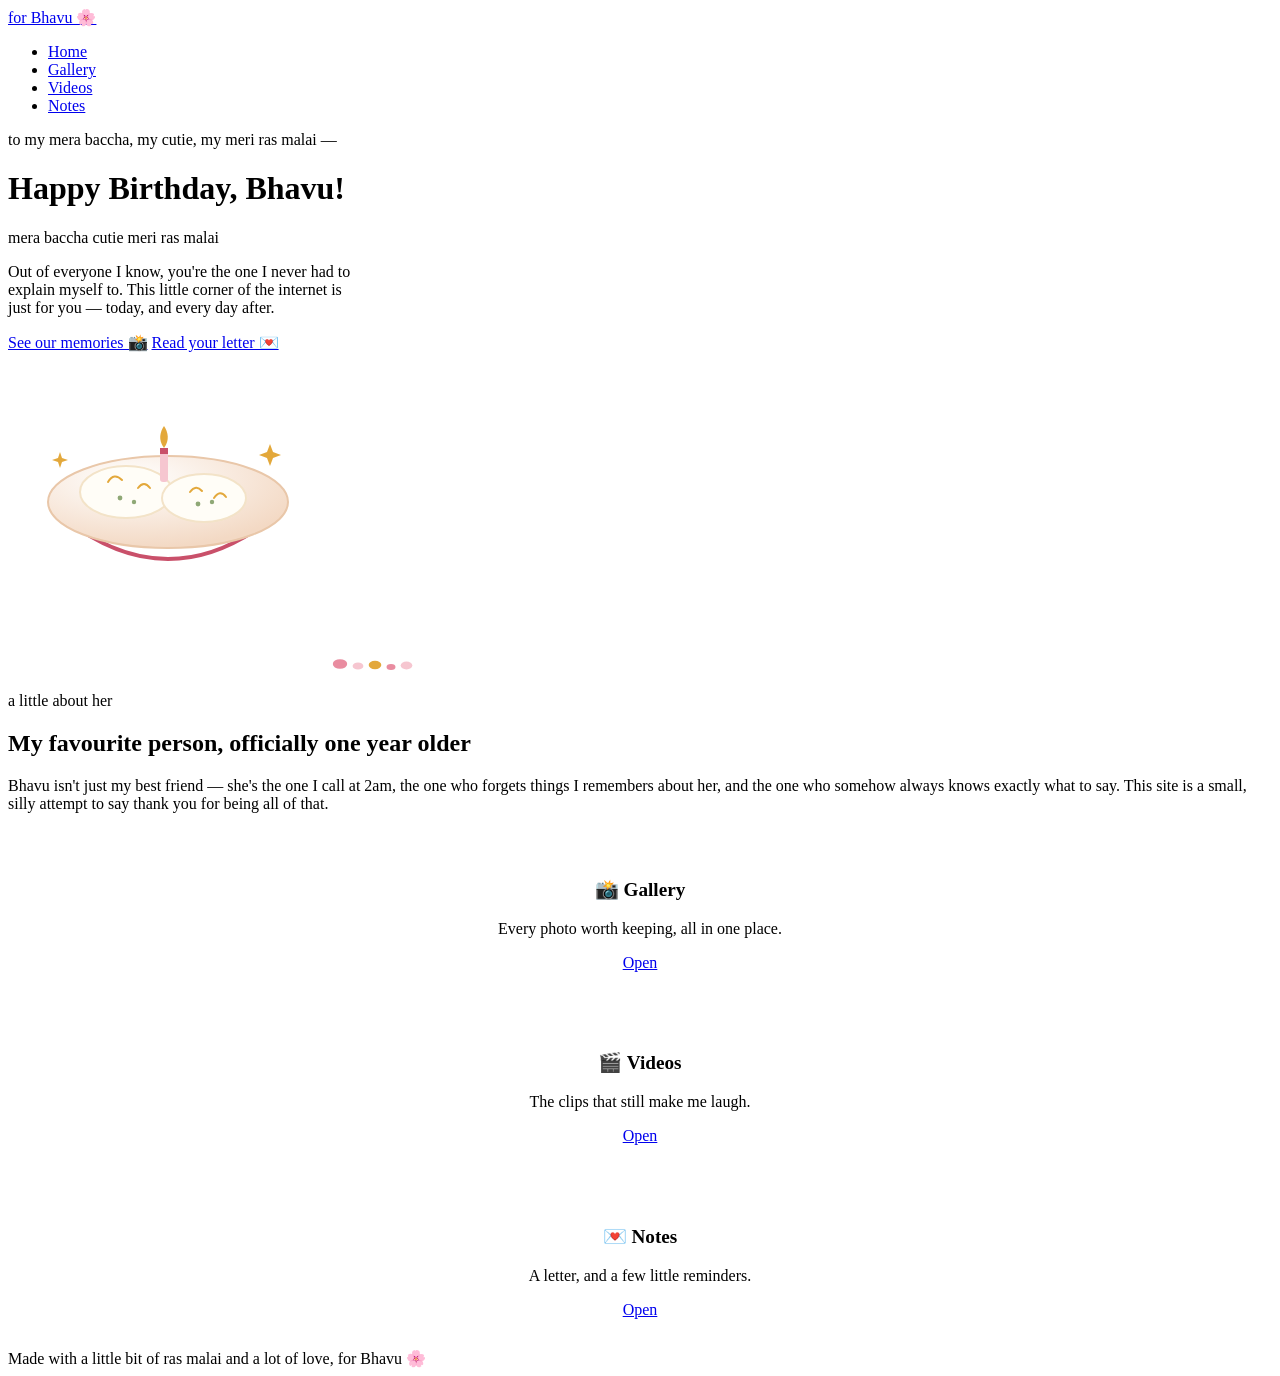
==== index.html @ 03cc396e "Add files via upload" ====
<!DOCTYPE html>
<html lang="en">
<head>
<meta charset="UTF-8">
<meta name="viewport" content="width=device-width, initial-scale=1.0">
<title>Happy Birthday, Bhavu 🌸</title>
<link rel="stylesheet" href="css/style.css">
</head>
<body>

<nav class="site-nav">
  <a href="index.html" class="brand">for Bhavu 🌸</a>
  <ul class="nav-links">
    <li><a href="index.html" class="active">Home</a></li>
    <li><a href="gallery.html">Gallery</a></li>
    <li><a href="videos.html">Videos</a></li>
    <li><a href="notes.html">Notes</a></li>
  </ul>
</nav>

<header class="hero">
  <div class="wrap hero-grid">
    <div>
      <p class="eyebrow">to my mera baccha, my cutie, my meri ras malai —</p>
      <h1>Happy Birthday, <span>Bhavu!</span></h1>
      <p class="nicknames">
        <span class="word" style="animation-delay:0s">mera baccha</span>
        <span class="word" style="animation-delay:2s">cutie</span>
        <span class="word" style="animation-delay:4s">meri ras malai</span>
      </p>
      <p class="muted" style="max-width:44ch">
        Out of everyone I know, you're the one I never had to explain myself to.
        This little corner of the internet is just for you — today, and every day after.
      </p>
      <div class="hero-actions">
        <a href="gallery.html" class="btn">See our memories 📸</a>
        <a href="notes.html" class="btn ghost">Read your letter 💌</a>
      </div>
    </div>

    <div class="bowl-wrap">
      <!-- Signature illustration: a bowl of ras malai with a birthday candle -->
      <svg viewBox="0 0 320 320" width="320" height="320" role="img" aria-label="A bowl of ras malai with a birthday candle">
        <defs>
          <radialGradient id="bowlShine" cx="35%" cy="25%" r="75%">
            <stop offset="0%" stop-color="#ffffff"/>
            <stop offset="100%" stop-color="#F3D9C4"/>
          </radialGradient>
        </defs>

        <!-- bowl -->
        <path d="M40 150 Q160 260 280 150 L265 168 Q160 250 55 168 Z" fill="#C9506A"/>
        <ellipse cx="160" cy="150" rx="120" ry="46" fill="url(#bowlShine)" stroke="#E9C7A9" stroke-width="2"/>

        <!-- two ras malai discs -->
        <ellipse class="glow-pulse" cx="118" cy="140" rx="46" ry="26" fill="#FFFDF7" stroke="#F3E3C8" stroke-width="2"/>
        <ellipse class="glow-pulse" cx="196" cy="146" rx="42" ry="24" fill="#FFFDF7" stroke="#F3E3C8" stroke-width="2"/>

        <!-- saffron strands -->
        <path d="M100 130 q6 -10 14 -2" stroke="#E3A83B" stroke-width="2" fill="none" stroke-linecap="round"/>
        <path d="M130 136 q6 -8 12 0" stroke="#E3A83B" stroke-width="2" fill="none" stroke-linecap="round"/>
        <path d="M182 140 q6 -8 12 -1" stroke="#E3A83B" stroke-width="2" fill="none" stroke-linecap="round"/>
        <path d="M206 146 q6 -9 12 -1" stroke="#E3A83B" stroke-width="2" fill="none" stroke-linecap="round"/>

        <!-- pistachio bits -->
        <circle cx="112" cy="146" r="2.4" fill="#8FA876"/>
        <circle cx="126" cy="150" r="2.2" fill="#8FA876"/>
        <circle cx="190" cy="152" r="2.4" fill="#8FA876"/>
        <circle cx="204" cy="150" r="2.2" fill="#8FA876"/>

        <!-- birthday candle -->
        <rect x="152" y="96" width="8" height="34" rx="3" fill="#F6C6D0"/>
        <rect x="152" y="96" width="8" height="6" fill="#C9506A"/>
        <path class="flame" d="M156 96 C150 88 152 80 156 74 C160 80 162 88 156 96 Z" fill="#E3A83B"/>

        <!-- little sparkles -->
        <g fill="#E3A83B">
          <path d="M262 92 l3 8 8 3 -8 3 -3 8 -3-8 -8-3 8-3 z"/>
          <path d="M52 100 l2 6 6 2 -6 2 -2 6 -2-6 -6-2 6-2 z"/>
        </g>
      </svg>

      <!-- falling petals -->
      <svg class="petal" style="left:8%; width:16px; animation-duration:7s;" viewBox="0 0 20 20"><ellipse cx="10" cy="10" rx="9" ry="6" fill="#E98CA0"/></svg>
      <svg class="petal" style="left:28%; width:12px; animation-duration:9s; animation-delay:1s;" viewBox="0 0 20 20"><ellipse cx="10" cy="10" rx="9" ry="6" fill="#F6C6D0"/></svg>
      <svg class="petal" style="left:70%; width:14px; animation-duration:8s; animation-delay:2.5s;" viewBox="0 0 20 20"><ellipse cx="10" cy="10" rx="9" ry="6" fill="#E3A83B"/></svg>
      <svg class="petal" style="left:85%; width:10px; animation-duration:10s; animation-delay:0.5s;" viewBox="0 0 20 20"><ellipse cx="10" cy="10" rx="9" ry="6" fill="#E98CA0"/></svg>
      <svg class="petal" style="left:50%; width:13px; animation-duration:7.5s; animation-delay:3s;" viewBox="0 0 20 20"><ellipse cx="10" cy="10" rx="9" ry="6" fill="#F6C6D0"/></svg>
    </div>
  </div>
</header>

<section class="wrap">
  <div class="section-head">
    <p class="eyebrow">a little about her</p>
    <h2>My favourite person, officially one year older</h2>
    <p class="muted">
      Bhavu isn't just my best friend — she's the one I call at 2am, the one who
      forgets things I remembers about her, and the one who somehow always
      knows exactly what to say. This site is a small, silly attempt to say
      thank you for being all of that.
    </p>
  </div>

  <div class="grid" style="grid-template-columns: repeat(auto-fit, minmax(220px,1fr)); text-align:center;">
    <div class="card" style="padding:30px 20px; box-shadow:none; background:transparent;">
      <h3 style="font-size:1.2rem;">📸 Gallery</h3>
      <p class="muted">Every photo worth keeping, all in one place.</p>
      <a href="gallery.html" class="btn ghost">Open</a>
    </div>
    <div class="card" style="padding:30px 20px; box-shadow:none; background:transparent;">
      <h3 style="font-size:1.2rem;">🎬 Videos</h3>
      <p class="muted">The clips that still make me laugh.</p>
      <a href="videos.html" class="btn ghost">Open</a>
    </div>
    <div class="card" style="padding:30px 20px; box-shadow:none; background:transparent;">
      <h3 style="font-size:1.2rem;">💌 Notes</h3>
      <p class="muted">A letter, and a few little reminders.</p>
      <a href="notes.html" class="btn ghost">Open</a>
    </div>
  </div>
</section>

<footer>Made with a little bit of ras malai and a lot of love, for Bhavu 🌸</footer>

<script src="js/script.js"></script>
</body>
</html>
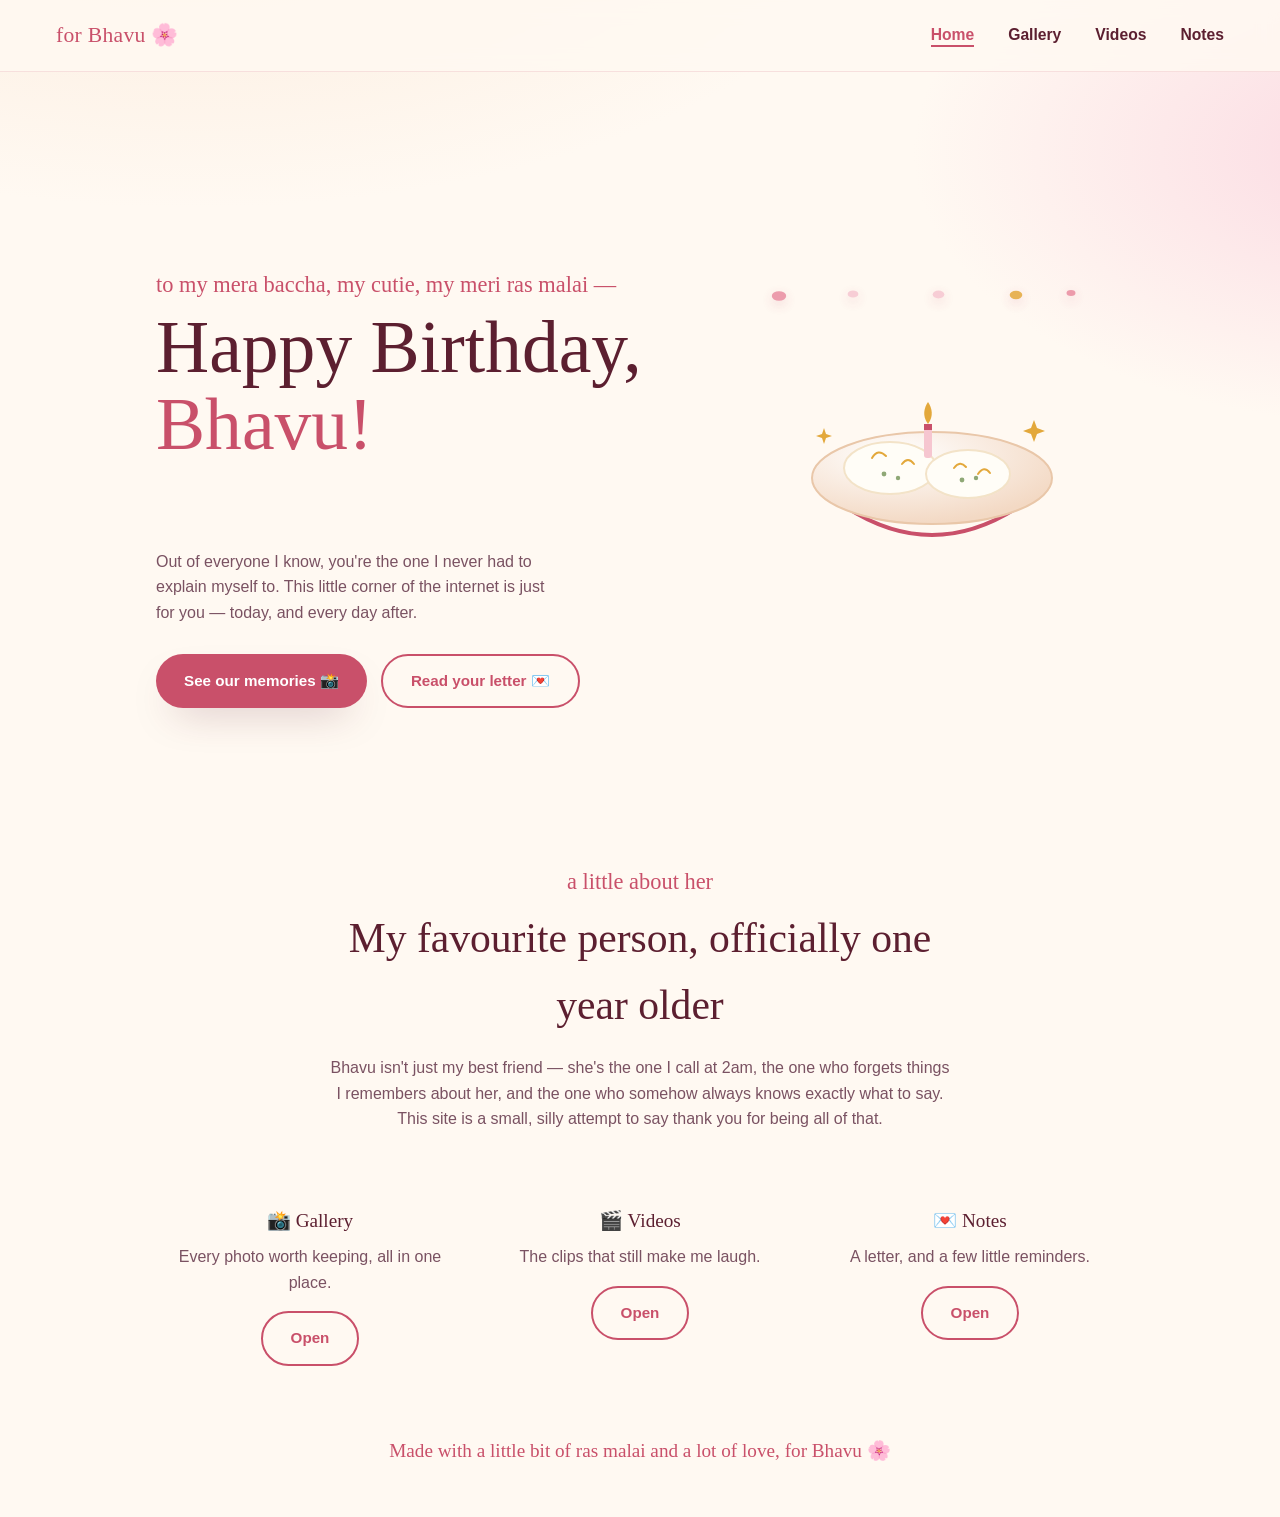
==== commit f9e9aa88: "Update index.html" ====
--- a/index.html
+++ b/index.html
@@ -4,7 +4,7 @@
 <meta charset="UTF-8">
 <meta name="viewport" content="width=device-width, initial-scale=1.0">
 <title>Happy Birthday, Bhavu 🌸</title>
-<link rel="stylesheet" href="css/style.css">
+<link rel="stylesheet" href="style.css">
 </head>
 <body>
 
@@ -123,6 +123,6 @@
 
 <footer>Made with a little bit of ras malai and a lot of love, for Bhavu 🌸</footer>
 
-<script src="js/script.js"></script>
+<script src="script.js"></script>
 </body>
 </html>
--- a/style.css
+++ b/style.css
@@ -0,0 +1,406 @@
+@import url('https://fonts.googleapis.com/css2?family=Yeseva+One&family=Quicksand:wght@400;500;600;700&family=Caveat:wght@500;600;700&display=swap');
+
+:root{
+  --cream: #FFF9F2;
+  --cream-deep: #FBEADA;
+  --rose: #E98CA0;
+  --rose-soft: #F6C6D0;
+  --rose-deep: #C9506A;
+  --maroon: #5C1F30;
+  --saffron: #E3A83B;
+  --pistachio: #8FA876;
+  --ink: #3A2430;
+
+  --font-display: 'Yeseva One', serif;
+  --font-body: 'Quicksand', sans-serif;
+  --font-hand: 'Caveat', cursive;
+
+  --max-w: 1080px;
+  --radius: 22px;
+  --shadow: 0 18px 40px -18px rgba(92,31,48,0.35);
+}
+
+*{ box-sizing: border-box; }
+
+html{ scroll-behavior: smooth; }
+
+body{
+  margin: 0;
+  font-family: var(--font-body);
+  color: var(--ink);
+  background:
+    radial-gradient(1200px 600px at 15% -10%, var(--cream-deep) 0%, transparent 60%),
+    radial-gradient(900px 500px at 110% 10%, #FBD9E2 0%, transparent 55%),
+    var(--cream);
+  min-height: 100vh;
+  line-height: 1.6;
+}
+
+img, video{ max-width: 100%; display:block; }
+
+a{ color: inherit; }
+
+/* ---------- Nav ---------- */
+.site-nav{
+  position: sticky;
+  top: 0;
+  z-index: 50;
+  display: flex;
+  align-items: center;
+  justify-content: space-between;
+  padding: 18px clamp(20px, 5vw, 56px);
+  background: rgba(255, 249, 242, 0.82);
+  backdrop-filter: blur(10px);
+  border-bottom: 1px solid rgba(201, 80, 106, 0.15);
+}
+
+.brand{
+  font-family: var(--font-display);
+  font-size: 1.35rem;
+  color: var(--rose-deep);
+  text-decoration: none;
+  letter-spacing: 0.3px;
+}
+
+.nav-links{
+  display: flex;
+  gap: clamp(14px, 3vw, 34px);
+  list-style: none;
+  margin: 0;
+  padding: 0;
+}
+
+.nav-links a{
+  text-decoration: none;
+  font-weight: 600;
+  font-size: 0.98rem;
+  color: var(--maroon);
+  position: relative;
+  padding-bottom: 4px;
+}
+
+.nav-links a::after{
+  content: "";
+  position: absolute;
+  left: 0; right: 0; bottom: 0;
+  height: 2px;
+  background: var(--rose-deep);
+  transform: scaleX(0);
+  transform-origin: right;
+  transition: transform .3s ease;
+}
+
+.nav-links a:hover::after,
+.nav-links a.active::after{
+  transform: scaleX(1);
+  transform-origin: left;
+}
+
+.nav-links a.active{ color: var(--rose-deep); }
+
+/* ---------- Layout helpers ---------- */
+.wrap{
+  max-width: var(--max-w);
+  margin: 0 auto;
+  padding: 0 clamp(20px, 5vw, 56px);
+}
+
+section{ padding: clamp(48px, 8vw, 96px) 0; }
+
+.eyebrow{
+  font-family: var(--font-hand);
+  font-size: 1.4rem;
+  color: var(--rose-deep);
+  margin: 0 0 6px;
+}
+
+h1, h2, h3{
+  font-family: var(--font-display);
+  color: var(--maroon);
+  margin: 0 0 .4em;
+  font-weight: 400;
+}
+
+h2{ font-size: clamp(1.8rem, 3.6vw, 2.6rem); }
+
+p{ margin: 0 0 1em; }
+
+.muted{ color: #7a5262; }
+
+.btn{
+  display: inline-flex;
+  align-items: center;
+  gap: 8px;
+  padding: 13px 28px;
+  border-radius: 999px;
+  background: var(--rose-deep);
+  color: #fff;
+  text-decoration: none;
+  font-weight: 700;
+  font-size: 0.95rem;
+  box-shadow: var(--shadow);
+  border: none;
+  cursor: pointer;
+  transition: transform .25s ease, box-shadow .25s ease;
+}
+.btn:hover{ transform: translateY(-3px); box-shadow: 0 22px 44px -16px rgba(92,31,48,0.45); }
+
+.btn.ghost{
+  background: transparent;
+  color: var(--rose-deep);
+  border: 2px solid var(--rose-deep);
+  box-shadow: none;
+}
+
+/* ---------- Hero / signature: ras malai bowl ---------- */
+.hero{
+  position: relative;
+  min-height: 88vh;
+  display: flex;
+  align-items: center;
+  overflow: hidden;
+  padding-top: clamp(20px, 6vw, 40px);
+}
+
+.hero-grid{
+  display: grid;
+  grid-template-columns: 1.15fr 0.85fr;
+  gap: clamp(24px, 5vw, 64px);
+  align-items: center;
+  width: 100%;
+}
+
+@media (max-width: 820px){
+  .hero-grid{ grid-template-columns: 1fr; }
+  .bowl-wrap{ order: -1; }
+}
+
+.nicknames{
+  font-family: var(--font-hand);
+  font-size: clamp(1.6rem, 3vw, 2.2rem);
+  color: var(--rose-deep);
+  position: relative;
+  height: 1.4em;
+  margin: 4px 0 18px;
+}
+
+.nicknames .word{
+  position: absolute;
+  left: 0; top: 0;
+  white-space: nowrap;
+  opacity: 0;
+  animation: nickfade 6s infinite;
+}
+
+@keyframes nickfade{
+  0%, 3%   { opacity: 0; transform: translateY(6px); }
+  8%, 25%  { opacity: 1; transform: translateY(0); }
+  30%, 100%{ opacity: 0; transform: translateY(-6px); }
+}
+
+.hero h1{
+  font-size: clamp(2.6rem, 6.4vw, 4.6rem);
+  line-height: 1.05;
+  margin: 6px 0 18px;
+}
+
+.hero h1 span{ color: var(--rose-deep); }
+
+.hero-actions{
+  display: flex;
+  flex-wrap: wrap;
+  gap: 14px;
+  margin-top: 28px;
+}
+
+.bowl-wrap{
+  position: relative;
+  display: flex;
+  align-items: center;
+  justify-content: center;
+}
+
+.petal{
+  position: absolute;
+  top: -40px;
+  opacity: 0.85;
+  animation: fall linear infinite;
+  filter: drop-shadow(0 4px 6px rgba(201,80,106,0.25));
+}
+
+@keyframes fall{
+  0%   { transform: translateY(-10%) rotate(0deg); opacity: 0.9; }
+  100% { transform: translateY(650%) rotate(340deg); opacity: 0.15; }
+}
+
+@media (prefers-reduced-motion: reduce){
+  .petal, .nicknames .word, .glow-pulse, .flame{ animation: none !important; }
+  html{ scroll-behavior: auto; }
+}
+
+.glow-pulse{ animation: pulseGlow 3.2s ease-in-out infinite; }
+@keyframes pulseGlow{
+  0%, 100% { filter: drop-shadow(0 0 0px rgba(227,168,59,0.0)); }
+  50%      { filter: drop-shadow(0 0 14px rgba(227,168,59,0.55)); }
+}
+
+.flame{ animation: flicker 1.6s ease-in-out infinite; transform-origin: bottom center; }
+@keyframes flicker{
+  0%, 100% { transform: scaleY(1) rotate(0deg); }
+  30%      { transform: scaleY(1.08) rotate(-2deg); }
+  60%      { transform: scaleY(0.94) rotate(2deg); }
+}
+
+/* ---------- Cards / grids ---------- */
+.section-head{ text-align: center; max-width: 620px; margin: 0 auto 44px; }
+
+.grid{
+  display: grid;
+  gap: 22px;
+  grid-template-columns: repeat(auto-fill, minmax(240px, 1fr));
+}
+
+.card{
+  background: #fff;
+  border-radius: var(--radius);
+  overflow: hidden;
+  box-shadow: var(--shadow);
+  transition: transform .3s ease, box-shadow .3s ease;
+  position: relative;
+}
+
+.card:hover{ transform: translateY(-6px) rotate(-0.3deg); }
+
+.card .media{
+  width: 100%;
+  aspect-ratio: 4/5;
+  object-fit: cover;
+  background: var(--cream-deep);
+  cursor: pointer;
+}
+
+.card .cap{
+  padding: 14px 16px 18px;
+  font-family: var(--font-hand);
+  font-size: 1.15rem;
+  color: var(--rose-deep);
+}
+
+.video-card video{
+  width: 100%;
+  aspect-ratio: 4/5;
+  object-fit: cover;
+  background: #000;
+}
+
+.empty-state{
+  text-align: center;
+  padding: 56px 24px;
+  border: 2px dashed var(--rose-soft);
+  border-radius: var(--radius);
+  color: #8a6272;
+  font-size: 0.98rem;
+  background: rgba(255,255,255,0.5);
+}
+.empty-state code{
+  background: var(--cream-deep);
+  padding: 2px 8px;
+  border-radius: 6px;
+  font-size: 0.9em;
+}
+
+/* ---------- Lightbox ---------- */
+.lightbox{
+  position: fixed; inset: 0;
+  background: rgba(58, 36, 48, 0.88);
+  display: none;
+  align-items: center;
+  justify-content: center;
+  z-index: 100;
+  padding: 30px;
+}
+.lightbox.open{ display: flex; }
+.lightbox img, .lightbox video{
+  max-height: 88vh;
+  max-width: 92vw;
+  border-radius: 14px;
+  box-shadow: 0 30px 60px rgba(0,0,0,0.5);
+}
+.lightbox-close{
+  position: absolute;
+  top: 22px; right: 28px;
+  color: #fff;
+  font-size: 2rem;
+  background: none; border: none;
+  cursor: pointer;
+  line-height: 1;
+}
+
+/* ---------- Notes page ---------- */
+.letter{
+  background: #fff;
+  border-radius: var(--radius);
+  box-shadow: var(--shadow);
+  padding: clamp(28px, 6vw, 56px);
+  max-width: 760px;
+  margin: 0 auto;
+  position: relative;
+}
+.letter::before{
+  content: "";
+  position: absolute;
+  top: 0; left: 28px; right: 28px;
+  height: 6px;
+  background: repeating-linear-gradient(90deg, var(--rose) 0 18px, transparent 18px 30px);
+  border-radius: 0 0 8px 8px;
+}
+.letter p{
+  font-family: var(--font-hand);
+  font-size: 1.4rem;
+  color: var(--ink);
+}
+.signoff{
+  font-family: var(--font-hand);
+  font-size: 1.6rem;
+  color: var(--rose-deep);
+  text-align: right;
+  margin-top: 26px;
+}
+
+.note-grid{
+  display: grid;
+  gap: 20px;
+  grid-template-columns: repeat(auto-fill, minmax(230px, 1fr));
+  margin-top: 46px;
+}
+.note-card{
+  background: var(--rose-soft);
+  border-radius: 18px;
+  padding: 24px 22px;
+  transform: rotate(var(--tilt, -1deg));
+  box-shadow: var(--shadow);
+}
+.note-card:nth-child(2n){ --tilt: 1.2deg; background: var(--cream-deep); }
+.note-card:nth-child(3n){ --tilt: -0.6deg; background: #FDE8CF; }
+.note-card h3{
+  font-family: var(--font-hand);
+  font-size: 1.5rem;
+  margin-bottom: 6px;
+  color: var(--rose-deep);
+}
+.note-card p{ font-size: 0.98rem; margin: 0; color: var(--ink); }
+
+/* ---------- Footer ---------- */
+footer{
+  text-align: center;
+  padding: 40px 20px 50px;
+  font-family: var(--font-hand);
+  font-size: 1.2rem;
+  color: var(--rose-deep);
+}
+
+/* ---------- Focus visibility ---------- */
+a:focus-visible, button:focus-visible{
+  outline: 3px solid var(--saffron);
+  outline-offset: 2px;
+}
